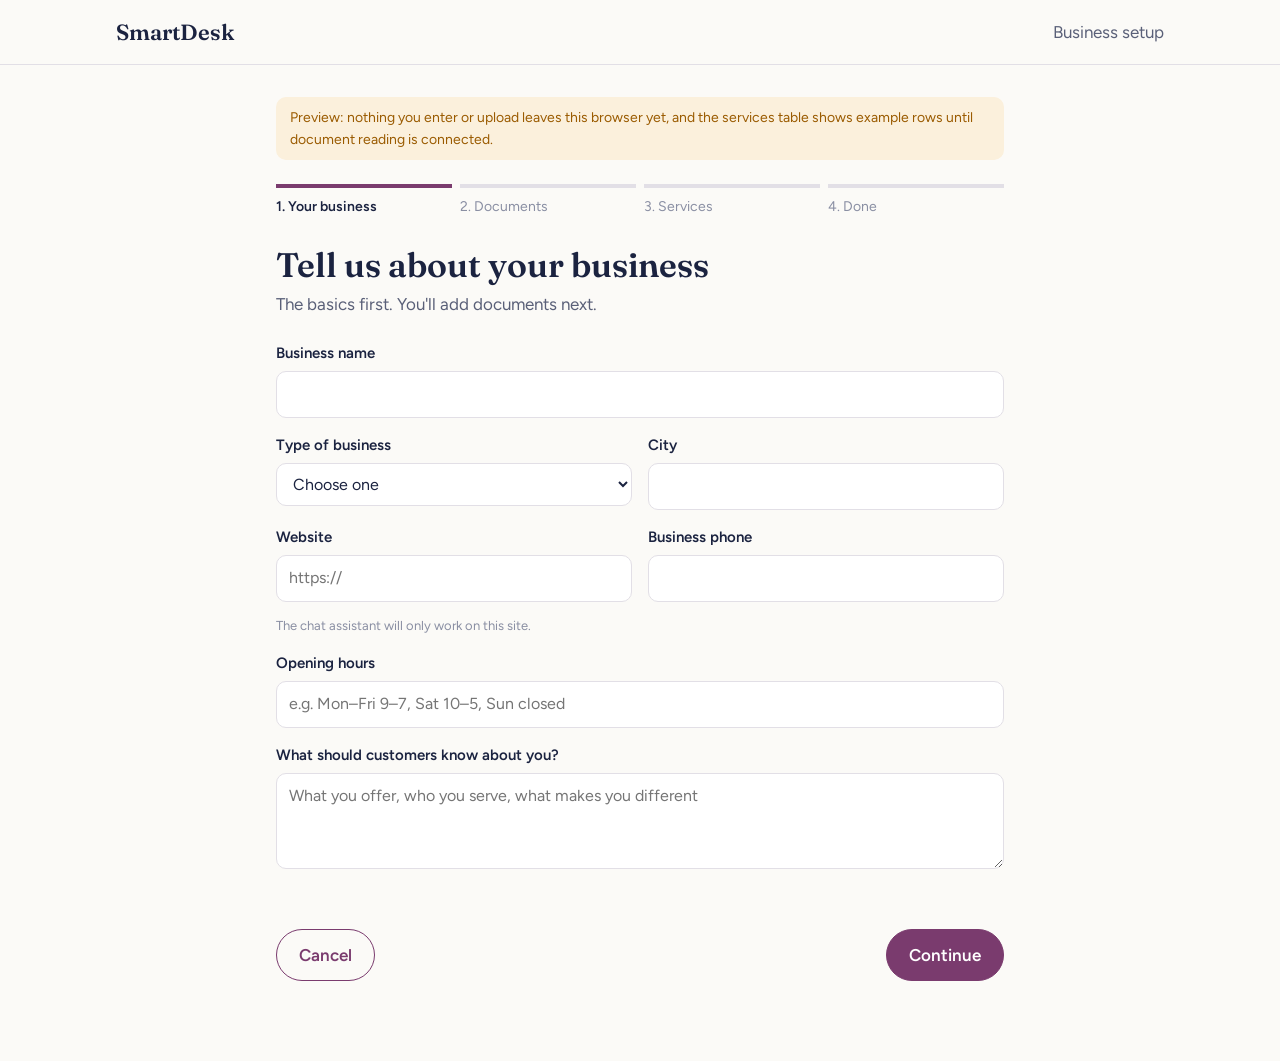
==== web/onboard.html @ 2af34f6a "Simplified v1 plan, specs, pre-push checklist, onboarding services step - docs/PLAN.md: v1 design (d" ====
<!doctype html>
<html lang="en">
<head>
<meta charset="utf-8">
<meta name="viewport" content="width=device-width, initial-scale=1">
<title>Set up SmartDesk</title>
<link rel="preconnect" href="https://fonts.googleapis.com">
<link rel="preconnect" href="https://fonts.gstatic.com" crossorigin>
<link href="https://fonts.googleapis.com/css2?family=Figtree:wght@400;600;700&family=Fraunces:wght@600&display=swap" rel="stylesheet">
<link rel="stylesheet" href="css/base.css">
<link rel="stylesheet" href="css/onboard.css">
</head>
<body>

<header class="topbar">
  <div class="wrap">
    <a class="brand" href="index.html">SmartDesk</a>
    <span class="muted">Business setup</span>
  </div>
</header>

<main class="onboard">

  <p class="preview-note">Preview: nothing you enter or upload leaves this browser yet, and the services table shows example rows until document reading is connected.</p>

  <ol class="stepper" aria-label="Setup steps">
    <li data-for="business">1. Your business</li>
    <li data-for="upload">2. Documents</li>
    <li data-for="services">3. Services</li>
    <li data-for="complete">4. Done</li>
  </ol>

  <!-- Step 1: tell us about your business -->
  <section class="step" id="business">
    <h1>Tell us about your business</h1>
    <p class="muted">The basics first. You'll add documents next.</p>
    <form id="business-form" novalidate>
      <div class="field">
        <label for="name">Business name</label>
        <input type="text" id="name" name="name" autocomplete="organization" required>
      </div>
      <div class="row">
        <div class="field">
          <label for="kind">Type of business</label>
          <select id="kind" name="kind" required>
            <option value="">Choose one</option>
            <option>Spa</option>
            <option>Salon</option>
            <option>Barber</option>
            <option>Nail studio</option>
            <option>Clinic</option>
            <option>Other</option>
          </select>
        </div>
        <div class="field">
          <label for="city">City</label>
          <input type="text" id="city" name="city" autocomplete="address-level2">
        </div>
      </div>
      <div class="row">
        <div class="field">
          <label for="website">Website</label>
          <input type="url" id="website" name="website" placeholder="https://" autocomplete="url">
          <span class="hint">The chat assistant will only work on this site.</span>
        </div>
        <div class="field">
          <label for="phone">Business phone</label>
          <input type="tel" id="phone" name="phone" autocomplete="tel">
        </div>
      </div>
      <div class="field">
        <label for="hours">Opening hours</label>
        <input type="text" id="hours" name="hours" placeholder="e.g. Mon–Fri 9–7, Sat 10–5, Sun closed" required>
      </div>
      <div class="field">
        <label for="about">What should customers know about you?</label>
        <textarea id="about" name="about" placeholder="What you offer, who you serve, what makes you different"></textarea>
      </div>
      <p class="error" id="business-error" role="alert"></p>
      <div class="actions">
        <a class="btn ghost" href="index.html">Cancel</a>
        <button class="btn" type="submit">Continue</button>
      </div>
    </form>
  </section>

  <!-- Step 2: upload documents -->
  <section class="step" id="upload">
    <h1>Add your documents</h1>
    <p class="muted">Price lists, service menus, policies and FAQs. Your assistant answers from these, and books from the services table SmartDesk builds from them.</p>
    <label class="drop" id="drop" for="file-input">
      <strong>Drop files here or click to choose</strong>
      <span class="muted">PDF, Word, text, CSV up to 50 MB · photos (JPG, PNG) up to 10 MB</span>
      <input type="file" id="file-input" multiple hidden
             accept=".pdf,.docx,.txt,.md,.csv,.jpg,.jpeg,.png">
    </label>
    <ul class="files" id="files"></ul>
    <label class="consent">
      <input type="checkbox" id="authorized">
      <span>I'm authorized to share these files. Personal details in them are hidden before anything is stored.</span>
    </label>
    <p class="error" id="upload-error" role="alert"></p>
    <div class="actions">
      <button class="btn ghost" type="button" data-back>Back</button>
      <button class="btn" type="button" id="upload-next">Read my documents</button>
    </div>
  </section>

  <!-- Step 3: each document's progress, then the services table to check -->
  <section class="step" id="services">
    <h1>Your services</h1>
    <p class="muted">SmartDesk is reading your documents. Your assistant answers questions from them, and books from this table: check the prices and durations, and fix anything wrong.</p>
    <ul class="progress" id="progress"></ul>
    <div id="services-ready" hidden>
      <table class="services">
        <thead>
          <tr><th>Service</th><th>Duration (min)</th><th>Price ($)</th><th>From</th><th><span class="visually-hidden">Remove</span></th></tr>
        </thead>
        <tbody id="services-rows"></tbody>
      </table>
      <button class="link" type="button" id="add-service">+ Add a service</button>
      <p class="hint">A service without a price can't be booked until you add one.</p>
      <p class="error" id="services-error" role="alert"></p>
      <div class="actions">
        <button class="btn ghost" type="button" data-back>Back</button>
        <button class="btn" type="button" id="services-next">Save and finish</button>
      </div>
    </div>
  </section>

  <!-- Step 4: onboarding complete -->
  <section class="step" id="complete">
    <p class="done-mark" aria-hidden="true">✓</p>
    <h1 id="done-title">You're set up</h1>
    <p class="muted">Your assistant answers from your documents and books from your services table. Add it to your website to go live.</p>
    <h3>Add the chat to your website</h3>
    <p class="muted">Paste this just before <code>&lt;/body&gt;</code> on your site.</p>
    <pre class="snippet" id="snippet"></pre>
    <button class="btn ghost" type="button" id="copy">Copy snippet</button>
    <h3 style="margin-top:28px">Next</h3>
    <ul class="next muted">
      <li>Connect your phone line so calls are answered too</li>
      <li>Connect your booking calendar</li>
      <li>Update a document any time: upload it again and it replaces the old version</li>
    </ul>
    <a class="btn" href="index.html">Back to home</a>
  </section>

</main>

<script src="js/onboard.js"></script>
<script src="js/business.js"></script>
<script src="js/upload.js"></script>
<script src="js/services.js"></script>
<script src="js/complete.js"></script>
</body>
</html>
---- web/css/base.css ----
/* Shared by every page: colours, type, buttons, layout helpers. */

:root {
  --ink: #1b2340;
  --muted: #5a6078;
  --faint: #8a8fa3;
  --accent: #7a3b6e;
  --accent-dark: #5e2c55;
  --accent-soft: #f4e9f1;
  --good: #1f7a6b;
  --good-soft: #e3f2ef;
  --warn: #9a5b00;
  --warn-soft: #fbf0dc;
  --line: #e2dfe6;
  --paper: #fbfaf7;
  --card: #ffffff;
  --radius: 14px;
}

* { box-sizing: border-box; margin: 0; padding: 0; }

body {
  background: var(--paper);
  color: var(--ink);
  font-family: "Figtree", Arial, sans-serif;
  font-size: 17px;
  line-height: 1.55;
}

h1, h2, h3 { font-family: "Fraunces", Georgia, serif; font-weight: 600; line-height: 1.15; }
a { color: var(--accent); }

.wrap { max-width: 1080px; margin: 0 auto; padding: 0 16px; }

.label {
  font-size: 13px;
  font-weight: 700;
  letter-spacing: 0.14em;
  text-transform: uppercase;
  color: var(--accent);
}

.muted { color: var(--muted); }

.btn {
  display: inline-block;
  border: 1px solid var(--accent);
  background: var(--accent);
  color: #fff;
  font: inherit;
  font-weight: 600;
  padding: 12px 22px;
  border-radius: 999px;
  text-decoration: none;
  cursor: pointer;
}
.btn:hover { background: var(--accent-dark); }
.btn:disabled { opacity: 0.45; cursor: not-allowed; }
.btn.ghost { background: transparent; color: var(--accent); }
.btn.ghost:hover { background: var(--accent-soft); }

.card {
  background: var(--card);
  border: 1px solid var(--line);
  border-radius: var(--radius);
  padding: 24px;
}

.badge {
  display: inline-block;
  border: 1px solid var(--accent);
  color: var(--accent);
  border-radius: 999px;
  padding: 4px 14px;
  font-size: 13px;
  font-weight: 600;
}

/* Top bar shared by the landing page and onboarding */
.topbar { border-bottom: 1px solid var(--line); background: var(--paper); }
.topbar .wrap { display: flex; align-items: center; justify-content: space-between; height: 64px; }
.brand { font-family: "Fraunces", Georgia, serif; font-size: 22px; font-weight: 600; color: var(--ink); text-decoration: none; }
---- web/css/onboard.css ----
/* Onboarding: the stepper, the four steps and their parts. */

.onboard { max-width: 760px; margin: 0 auto; padding: 32px 16px 80px; }

.preview-note {
  background: var(--warn-soft);
  color: var(--warn);
  border-radius: 10px;
  padding: 10px 14px;
  font-size: 14px;
  margin-bottom: 24px;
}

/* Stepper */
.stepper { list-style: none; display: grid; grid-template-columns: repeat(4, 1fr); gap: 8px; margin-bottom: 28px; }
.stepper li { border-top: 4px solid var(--line); padding-top: 8px; font-size: 14px; color: var(--faint); }
.stepper li.done { border-color: var(--good); color: var(--muted); }
.stepper li.now { border-color: var(--accent); color: var(--ink); font-weight: 600; }

.step { display: none; }
.step.now { display: block; }
.step h1 { font-size: 34px; margin-bottom: 6px; }
.step > p.muted { margin-bottom: 24px; }

/* Forms */
.field { display: grid; gap: 6px; margin-bottom: 16px; align-content: start; }
.field label { font-weight: 600; font-size: 15px; }
.field .hint { font-size: 13px; color: var(--faint); }
input[type="text"], input[type="tel"], input[type="url"], input[type="number"], select, textarea {
  font: inherit;
  font-size: 16px;
  color: var(--ink);
  background: #fff;
  border: 1px solid var(--line);
  border-radius: 10px;
  padding: 10px 12px;
  width: 100%;
}
textarea { min-height: 96px; resize: vertical; }
input:focus, select:focus, textarea:focus { outline: 2px solid var(--accent); outline-offset: 1px; }
.row { display: grid; grid-template-columns: 1fr 1fr; gap: 16px; }
.error { color: #a3302a; font-size: 14px; min-height: 20px; }

.actions { display: flex; justify-content: space-between; gap: 12px; margin-top: 24px; }

/* Upload */
.drop {
  display: block;
  border: 2px dashed var(--line);
  border-radius: var(--radius);
  background: #fff;
  padding: 36px 16px;
  text-align: center;
  cursor: pointer;
}
.drop.over { border-color: var(--accent); background: var(--accent-soft); }
.drop strong { display: block; font-size: 18px; margin-bottom: 4px; }
.files { list-style: none; display: grid; gap: 8px; margin: 16px 0; }
.files li { display: flex; justify-content: space-between; align-items: center; gap: 12px; background: #fff; border: 1px solid var(--line); border-radius: 10px; padding: 10px 14px; font-size: 15px; }
.files .kind { font-size: 12px; font-weight: 700; color: var(--accent); text-transform: uppercase; letter-spacing: 0.08em; }
.files .rejected { border-color: #e7b9b5; color: #a3302a; }
.files button { border: 0; background: none; color: var(--faint); cursor: pointer; font: inherit; }
.consent { display: flex; gap: 10px; align-items: flex-start; font-size: 15px; margin-top: 8px; }
.consent input { margin-top: 5px; }

/* Services: each document's progress, then the table */
.progress { list-style: none; display: grid; gap: 8px; margin: 8px 0 24px; }
.progress li { display: flex; justify-content: space-between; gap: 12px; background: #fff; border: 1px solid var(--line); border-radius: 10px; padding: 10px 14px; font-size: 15px; }
.progress .stage { color: var(--faint); white-space: nowrap; }
.progress li.done .stage { color: var(--good); font-weight: 600; }
.progress li.done .stage::before { content: "✓ "; }

.services { width: 100%; border-collapse: collapse; background: #fff; border: 1px solid var(--line); border-radius: var(--radius); overflow: hidden; }
.services th { text-align: left; font-size: 13px; color: var(--muted); font-weight: 600; padding: 10px 8px; border-bottom: 1px solid var(--line); }
.services td { padding: 6px 8px; border-bottom: 1px solid var(--line); vertical-align: middle; }
.services tr:last-child td { border-bottom: 0; }
.services input { padding: 7px 9px; font-size: 15px; }
.services td:nth-child(2), .services td:nth-child(3) { width: 96px; }
.services input::placeholder { color: var(--warn); }
.services .from { font-size: 12px; font-weight: 700; color: var(--warn); background: var(--warn-soft); border-radius: 6px; padding: 2px 8px; white-space: nowrap; }
.hint { font-size: 13px; color: var(--faint); margin-top: 8px; }
.link { border: 0; background: none; color: var(--accent); font: inherit; font-size: 14px; cursor: pointer; text-decoration: underline; margin-top: 10px; }
.visually-hidden { position: absolute; width: 1px; height: 1px; overflow: hidden; clip: rect(0 0 0 0); white-space: nowrap; }

/* Complete */
.done-mark { font-size: 44px; color: var(--good); }
.snippet { position: relative; background: var(--ink); color: #e9eaf2; border-radius: 10px; padding: 16px; font-family: Menlo, monospace; font-size: 13px; overflow-x: auto; margin: 10px 0 20px; white-space: pre; }
.next { padding-left: 20px; display: grid; gap: 6px; margin: 10px 0 24px; }

@media (max-width: 640px) {
  .row { grid-template-columns: 1fr; }
  .stepper li { font-size: 12px; }
  .services th:nth-child(4), .services td:nth-child(4) { display: none; }
  .services td:nth-child(2), .services td:nth-child(3) { width: 84px; }
}
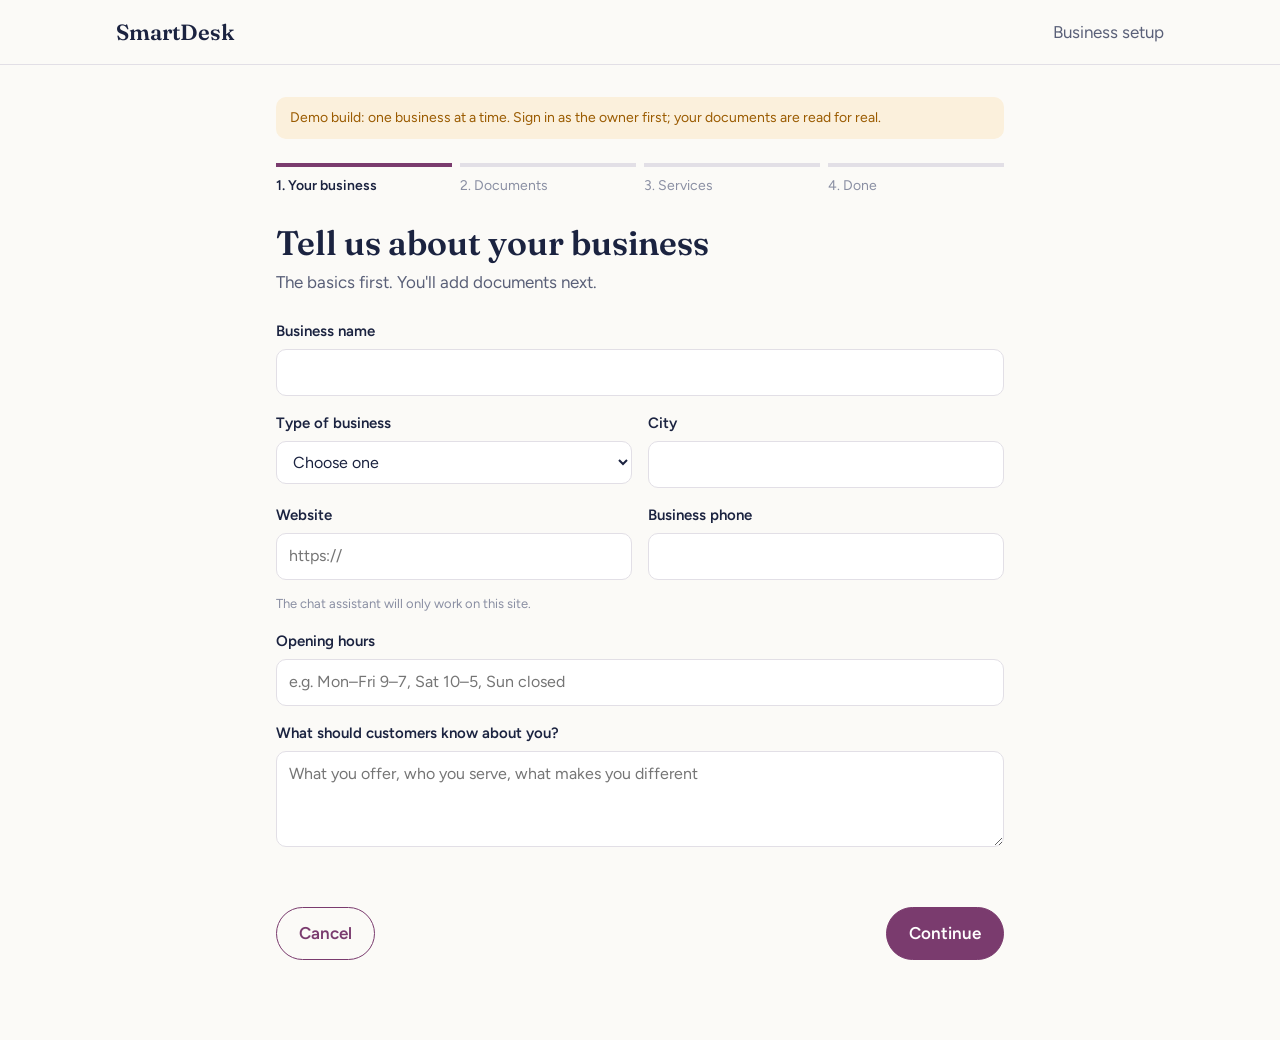
==== commit 0fec682b: "Demo build: real chat widget, real onboarding, the empty chair, admin preview - widget/: the widget'" ====
--- a/web/onboard.html
+++ b/web/onboard.html
@@ -21,7 +21,7 @@
 
 <main class="onboard">
 
-  <p class="preview-note">Preview: nothing you enter or upload leaves this browser yet, and the services table shows example rows until document reading is connected.</p>
+  <p class="preview-note">Demo build: one business at a time. Sign in as the owner first; your documents are read for real.</p>
 
   <ol class="stepper" aria-label="Setup steps">
     <li data-for="business">1. Your business</li>
@@ -90,9 +90,9 @@
     <p class="muted">Price lists, service menus, policies and FAQs. Your assistant answers from these, and books from the services table SmartDesk builds from them.</p>
     <label class="drop" id="drop" for="file-input">
       <strong>Drop files here or click to choose</strong>
-      <span class="muted">PDF, Word, text, CSV up to 50 MB · photos (JPG, PNG) up to 10 MB</span>
+      <span class="muted">PDF, Word, Markdown, text, CSV · up to 50 MB each</span>
       <input type="file" id="file-input" multiple hidden
-             accept=".pdf,.docx,.txt,.md,.csv,.jpg,.jpeg,.png">
+             accept=".pdf,.docx,.txt,.md,.csv">
     </label>
     <ul class="files" id="files"></ul>
     <label class="consent">
@@ -109,7 +109,7 @@
   <!-- Step 3: each document's progress, then the services table to check -->
   <section class="step" id="services">
     <h1>Your services</h1>
-    <p class="muted">SmartDesk is reading your documents. Your assistant answers questions from them, and books from this table: check the prices and durations, and fix anything wrong.</p>
+    <p class="muted">SmartDesk is reading your documents. Your assistant answers questions from them, and books from this table: check the prices and lengths, and fix anything wrong. Hover over "Your document" to see the words a row came from.</p>
     <ul class="progress" id="progress"></ul>
     <div id="services-ready" hidden>
       <table class="services">
@@ -119,7 +119,8 @@
         <tbody id="services-rows"></tbody>
       </table>
       <button class="link" type="button" id="add-service">+ Add a service</button>
-      <p class="hint">A service without a price can't be booked until you add one.</p>
+      <p class="hint">A service without a length or price can't be booked until you add one.</p>
+      <ul class="read-problems" id="services-problems" aria-label="What could not be read"></ul>
       <p class="error" id="services-error" role="alert"></p>
       <div class="actions">
         <button class="btn ghost" type="button" data-back>Back</button>
@@ -132,7 +133,7 @@
   <section class="step" id="complete">
     <p class="done-mark" aria-hidden="true">✓</p>
     <h1 id="done-title">You're set up</h1>
-    <p class="muted">Your assistant answers from your documents and books from your services table. Add it to your website to go live.</p>
+    <p class="muted">Your assistant answers from your documents and books from your services table. Add it to your website, or <a href="/web/demo/sample-business.html" target="_blank" rel="noopener">try it on a sample page</a>.</p>
     <h3>Add the chat to your website</h3>
     <p class="muted">Paste this just before <code>&lt;/body&gt;</code> on your site.</p>
     <pre class="snippet" id="snippet"></pre>
@@ -144,6 +145,28 @@
       <li>Update a document any time: upload it again and it replaces the old version</li>
     </ul>
     <a class="btn" href="index.html">Back to home</a>
+
+    <!-- Development only: start onboarding over (docs/workflows/go-live.md, part C) -->
+    <div class="danger" id="danger">
+      <p class="label">Development only</p>
+      <h3>Reset onboarding</h3>
+      <p class="muted">Forgets the documents and services table you just set up, so you can onboard again. Customers' bookings are kept. It can't be undone.</p>
+      <div class="danger-actions">
+        <button class="btn ghost danger-btn" type="button" id="reset-start">Reset onboarding</button>
+      </div>
+      <div id="reset-confirm" hidden>
+        <label class="field" for="reset-name">
+          <span id="reset-prompt"></span>
+          <input type="text" id="reset-name" autocomplete="off">
+        </label>
+        <div class="danger-actions">
+          <button class="btn ghost" type="button" id="reset-cancel">Cancel</button>
+          <button class="btn danger-go" type="button" id="reset-go" disabled>Reset onboarding</button>
+        </div>
+      </div>
+      <p class="error" id="reset-error" role="alert"></p>
+      <ul class="progress" id="reset-progress" hidden></ul>
+    </div>
   </section>
 
 </main>
@@ -153,5 +176,6 @@
 <script src="js/upload.js"></script>
 <script src="js/services.js"></script>
 <script src="js/complete.js"></script>
+<script src="js/reset.js"></script>
 </body>
 </html>
--- a/web/css/onboard.css
+++ b/web/css/onboard.css
@@ -93,3 +93,19 @@
   .services th:nth-child(4), .services td:nth-child(4) { display: none; }
   .services td:nth-child(2), .services td:nth-child(3) { width: 84px; }
 }
+
+/* Reset (development only): set apart, in the warning colours */
+.danger { margin-top: 48px; padding: 20px; border: 1px dashed #e7b9b5; border-radius: var(--radius); background: #fff; }
+.danger .label { color: #a3302a; }
+.danger h3 { margin: 4px 0 6px; }
+.danger .field { margin-top: 14px; }
+.danger-actions { display: flex; flex-wrap: wrap; gap: 10px; margin-top: 14px; }
+.danger-btn { border-color: #a3302a; color: #a3302a; }
+.danger-btn:hover { background: #fbeceb; }
+.danger-go { background: #a3302a; border-color: #a3302a; }
+.danger-go:hover { background: #82241f; }
+.danger .progress { margin-top: 16px; }
+
+/* What the reading could not use: shown under the services table */
+.read-problems { list-style: none; display: grid; gap: 4px; margin-top: 10px; font-size: 13px; color: var(--warn); }
+.read-problems:empty { display: none; }
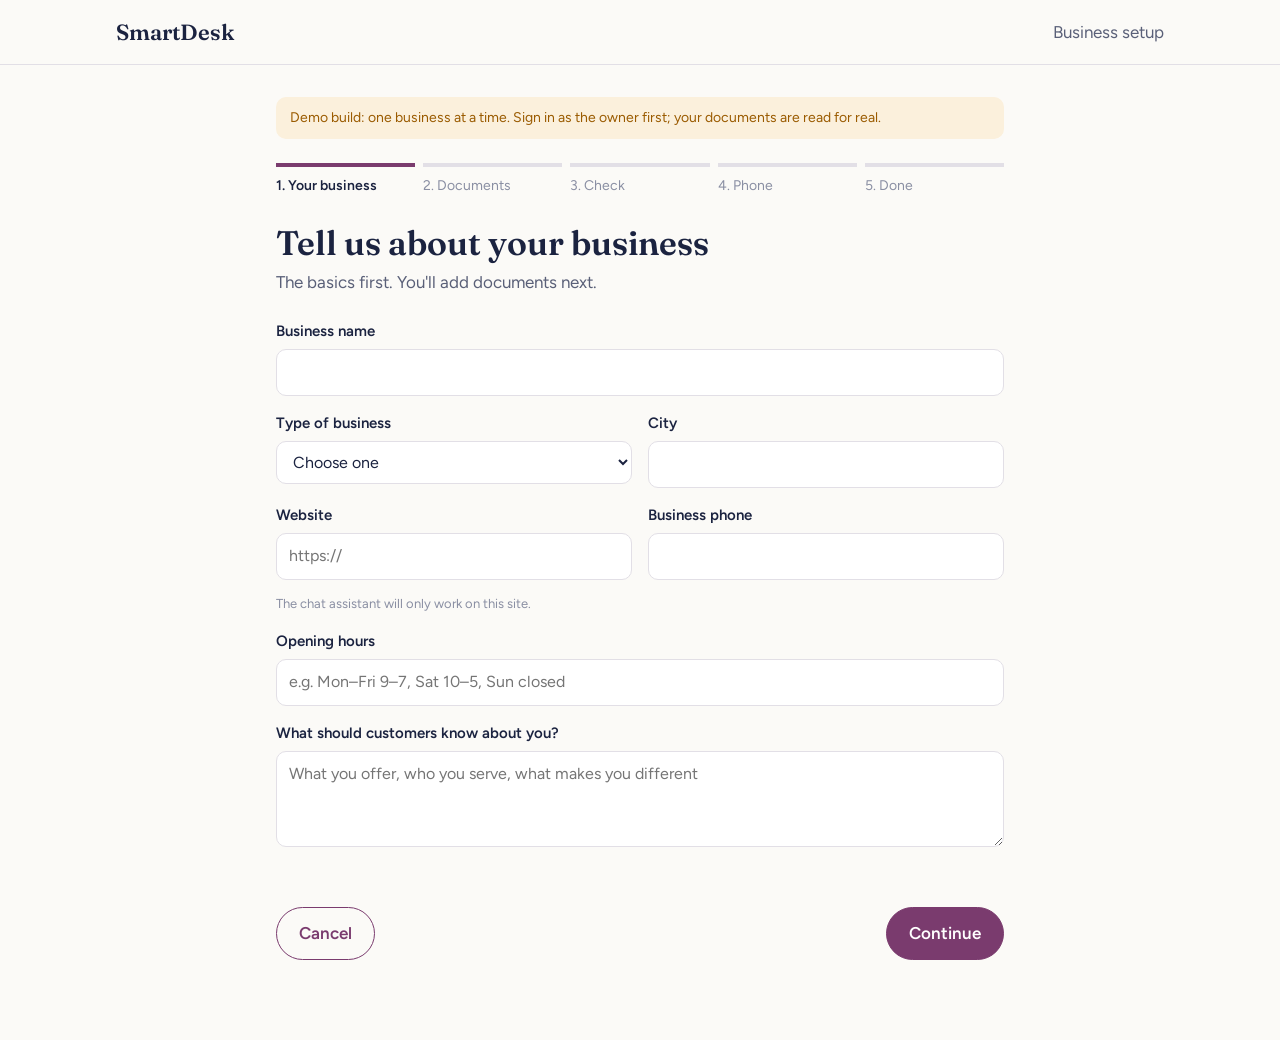
==== commit 3302d9fe: "Safety check (D31), phone step (D32), website preview (D33); never claim an undone booking Onboardin" ====
--- a/web/onboard.html
+++ b/web/onboard.html
@@ -26,8 +26,9 @@
   <ol class="stepper" aria-label="Setup steps">
     <li data-for="business">1. Your business</li>
     <li data-for="upload">2. Documents</li>
-    <li data-for="services">3. Services</li>
-    <li data-for="complete">4. Done</li>
+    <li data-for="ready">3. Check</li>
+    <li data-for="calls">4. Phone</li>
+    <li data-for="complete">5. Done</li>
   </ol>
 
   <!-- Step 1: tell us about your business -->
@@ -87,7 +88,7 @@
   <!-- Step 2: upload documents -->
   <section class="step" id="upload">
     <h1>Add your documents</h1>
-    <p class="muted">Price lists, service menus, policies and FAQs. Your assistant answers from these, and books from the services table SmartDesk builds from them.</p>
+    <p class="muted">Price lists, service menus, policies and FAQs. Your assistant answers and books from these.</p>
     <label class="drop" id="drop" for="file-input">
       <strong>Drop files here or click to choose</strong>
       <span class="muted">PDF, Word, Markdown, text, CSV · up to 50 MB each</span>
@@ -106,41 +107,77 @@
     </div>
   </section>
 
-  <!-- Step 3: each document's progress, then the services table to check -->
-  <section class="step" id="services">
-    <h1>Your services</h1>
-    <p class="muted">SmartDesk is reading your documents. Your assistant answers questions from them, and books from this table: check the prices and lengths, and fix anything wrong. Hover over "Your document" to see the words a row came from.</p>
-    <ul class="progress" id="progress"></ul>
-    <div id="services-ready" hidden>
-      <table class="services">
-        <thead>
-          <tr><th>Service</th><th>Duration (min)</th><th>Price ($)</th><th>From</th><th><span class="visually-hidden">Remove</span></th></tr>
-        </thead>
-        <tbody id="services-rows"></tbody>
-      </table>
-      <button class="link" type="button" id="add-service">+ Add a service</button>
-      <p class="hint">A service without a length or price can't be booked until you add one.</p>
-      <ul class="read-problems" id="services-problems" aria-label="What could not be read"></ul>
-      <p class="error" id="services-error" role="alert"></p>
-      <div class="actions">
-        <button class="btn ghost" type="button" data-back>Back</button>
-        <button class="btn" type="button" id="services-next">Save and finish</button>
-      </div>
-    </div>
-  </section>
-
-  <!-- Step 4: onboarding complete -->
+  <!-- Step 3: SmartDesk reads the documents as they are and checks they are safe (D31) -->
+  <section class="step" id="ready">
+    <h1 id="ready-title">Getting your assistant ready</h1>
+    <p class="muted" id="ready-intro">This takes a few seconds.</p>
+    <p class="status working" id="status" role="status"><span class="spinner" aria-hidden="true"></span><span id="status-text"></span></p>
+    <ul class="read-problems" id="problems"></ul>
+    <section class="card flagged" id="flagged" hidden>
+      <h3>What we found</h3>
+      <p class="muted">Your assistant can't share these with customers. Remove them from your document, then upload it again.</p>
+      <ul class="findings" id="findings"></ul>
+    </section>
+    <p class="error" id="ready-error" role="alert"></p>
+    <div class="actions" id="ready-actions" hidden>
+      <button class="btn ghost" type="button" data-back>Upload again</button>
+      <button class="btn" type="button" id="proceed" disabled>Proceed</button>
+    </div>
+  </section>
+
+  <!-- Step 4: phone support, if the owner wants calls answered too (D32) -->
+  <section class="step" id="calls">
+    <h1>Answer phone calls too?</h1>
+    <p class="muted">Your assistant can answer calls the way it answers chats: questions, bookings and changes.</p>
+    <div class="choices" role="radiogroup" aria-label="Phone support">
+      <label class="choice">
+        <input type="radio" name="phone" value="yes">
+        <span><strong>Yes, add phone support</strong>
+          <span class="muted">You get a phone number for your assistant. Keep your own number and forward calls to it.</span></span>
+      </label>
+      <label class="choice">
+        <input type="radio" name="phone" value="no" checked>
+        <span><strong>No, just the website chat</strong>
+          <span class="muted">You can add phone support later.</span></span>
+      </label>
+    </div>
+    <section class="card cost" id="phone-cost" hidden>
+      <h3>What it costs</h3>
+      <p id="phone-price"></p>
+      <label class="consent"><input type="checkbox" id="agree-cost"> <span>I agree to this cost for my phone line.</span></label>
+    </section>
+    <p class="hint" id="phone-unavailable" hidden>Phone support isn't available right now. You can add it later.</p>
+    <p class="error" id="phone-error" role="alert"></p>
+    <div class="actions">
+      <span></span>
+      <button class="btn" type="button" id="go-live">Go live</button>
+    </div>
+  </section>
+
+  <!-- Step 5: onboarding complete -->
   <section class="step" id="complete">
     <p class="done-mark" aria-hidden="true">✓</p>
     <h1 id="done-title">You're set up</h1>
-    <p class="muted">Your assistant answers from your documents and books from your services table. Add it to your website, or <a href="/web/demo/sample-business.html" target="_blank" rel="noopener">try it on a sample page</a>.</p>
+    <p class="muted">Your assistant answers and books from your documents.</p>
+    <a class="btn" href="/web/preview.html" target="_blank" rel="noopener">See it on your website</a>
+    <p class="hint">A preview of your website with the chat added, as your customers will see it. Open a second customer there to try the empty chair.</p>
     <h3>Add the chat to your website</h3>
     <p class="muted">Paste this just before <code>&lt;/body&gt;</code> on your site.</p>
     <pre class="snippet" id="snippet"></pre>
     <button class="btn ghost" type="button" id="copy">Copy snippet</button>
+    <section id="phone-done" hidden>
+      <h3 style="margin-top:28px">Your phone line</h3>
+      <p class="phone-number" id="phone-number"></p>
+      <p class="muted">Calls to this number are answered by your assistant. Keep your own business number and forward calls to this one:</p>
+      <ul class="next muted">
+        <li><strong>All calls:</strong> on many US carriers, dial *72 and then this number; *73 turns it off.</li>
+        <li><strong>Only calls you miss, or when you're busy:</strong> ask your phone provider for conditional forwarding. Codes differ by provider.</li>
+        <li>Callers usually still show their own number, so your assistant can find their bookings.</li>
+      </ul>
+    </section>
     <h3 style="margin-top:28px">Next</h3>
     <ul class="next muted">
-      <li>Connect your phone line so calls are answered too</li>
+      <li id="next-phone">Add phone support any time, so calls are answered too</li>
       <li>Connect your booking calendar</li>
       <li>Update a document any time: upload it again and it replaces the old version</li>
     </ul>
@@ -150,7 +187,7 @@
     <div class="danger" id="danger">
       <p class="label">Development only</p>
       <h3>Reset onboarding</h3>
-      <p class="muted">Forgets the documents and services table you just set up, so you can onboard again. Customers' bookings are kept. It can't be undone.</p>
+      <p class="muted">Forgets the documents you just set up, so you can onboard again. Customers' bookings are kept. It can't be undone.</p>
       <div class="danger-actions">
         <button class="btn ghost danger-btn" type="button" id="reset-start">Reset onboarding</button>
       </div>
@@ -174,7 +211,8 @@
 <script src="js/onboard.js"></script>
 <script src="js/business.js"></script>
 <script src="js/upload.js"></script>
-<script src="js/services.js"></script>
+<script src="js/ready.js"></script>
+<script src="js/phone.js"></script>
 <script src="js/complete.js"></script>
 <script src="js/reset.js"></script>
 </body>
--- a/web/css/onboard.css
+++ b/web/css/onboard.css
@@ -1,4 +1,4 @@
-/* Onboarding: the stepper, the four steps and their parts. */
+/* Onboarding: the stepper, the five steps and their parts. */
 
 .onboard { max-width: 760px; margin: 0 auto; padding: 32px 16px 80px; }
 
@@ -12,7 +12,7 @@
 }
 
 /* Stepper */
-.stepper { list-style: none; display: grid; grid-template-columns: repeat(4, 1fr); gap: 8px; margin-bottom: 28px; }
+.stepper { list-style: none; display: grid; grid-template-columns: repeat(5, 1fr); gap: 8px; margin-bottom: 28px; }
 .stepper li { border-top: 4px solid var(--line); padding-top: 8px; font-size: 14px; color: var(--faint); }
 .stepper li.done { border-color: var(--good); color: var(--muted); }
 .stepper li.now { border-color: var(--accent); color: var(--ink); font-weight: 600; }
@@ -63,24 +63,14 @@
 .consent { display: flex; gap: 10px; align-items: flex-start; font-size: 15px; margin-top: 8px; }
 .consent input { margin-top: 5px; }
 
-/* Services: each document's progress, then the table */
+/* Progress lists: each step of a reset as it runs */
 .progress { list-style: none; display: grid; gap: 8px; margin: 8px 0 24px; }
 .progress li { display: flex; justify-content: space-between; gap: 12px; background: #fff; border: 1px solid var(--line); border-radius: 10px; padding: 10px 14px; font-size: 15px; }
 .progress .stage { color: var(--faint); white-space: nowrap; }
 .progress li.done .stage { color: var(--good); font-weight: 600; }
 .progress li.done .stage::before { content: "✓ "; }
 
-.services { width: 100%; border-collapse: collapse; background: #fff; border: 1px solid var(--line); border-radius: var(--radius); overflow: hidden; }
-.services th { text-align: left; font-size: 13px; color: var(--muted); font-weight: 600; padding: 10px 8px; border-bottom: 1px solid var(--line); }
-.services td { padding: 6px 8px; border-bottom: 1px solid var(--line); vertical-align: middle; }
-.services tr:last-child td { border-bottom: 0; }
-.services input { padding: 7px 9px; font-size: 15px; }
-.services td:nth-child(2), .services td:nth-child(3) { width: 96px; }
-.services input::placeholder { color: var(--warn); }
-.services .from { font-size: 12px; font-weight: 700; color: var(--warn); background: var(--warn-soft); border-radius: 6px; padding: 2px 8px; white-space: nowrap; }
 .hint { font-size: 13px; color: var(--faint); margin-top: 8px; }
-.link { border: 0; background: none; color: var(--accent); font: inherit; font-size: 14px; cursor: pointer; text-decoration: underline; margin-top: 10px; }
-.visually-hidden { position: absolute; width: 1px; height: 1px; overflow: hidden; clip: rect(0 0 0 0); white-space: nowrap; }
 
 /* Complete */
 .done-mark { font-size: 44px; color: var(--good); }
@@ -90,8 +80,6 @@
 @media (max-width: 640px) {
   .row { grid-template-columns: 1fr; }
   .stepper li { font-size: 12px; }
-  .services th:nth-child(4), .services td:nth-child(4) { display: none; }
-  .services td:nth-child(2), .services td:nth-child(3) { width: 84px; }
 }
 
 /* Reset (development only): set apart, in the warning colours */
@@ -106,6 +94,36 @@
 .danger-go:hover { background: #82241f; }
 .danger .progress { margin-top: 16px; }
 
-/* What the reading could not use: shown under the services table */
+/* What the reading could not use: shown under the cards */
 .read-problems { list-style: none; display: grid; gap: 4px; margin-top: 10px; font-size: 13px; color: var(--warn); }
 .read-problems:empty { display: none; }
+
+/* Getting ready: one line saying what is happening, then how it ended */
+.status { display: flex; align-items: center; gap: 12px; background: #fff; border: 1px solid var(--line); border-radius: 10px; padding: 14px 16px; font-size: 16px; margin: 8px 0 16px; }
+.status.working { border-color: var(--accent); }
+.status.done { border-color: var(--good); color: var(--good); font-weight: 600; }
+.status.stopped { border-color: #e7b9b5; color: #a3302a; font-weight: 600; }
+.spinner { width: 16px; height: 16px; flex: 0 0 16px; border-radius: 50%; border: 2px solid var(--line); border-top-color: var(--accent); animation: spin 0.9s linear infinite; }
+.status.done .spinner, .status.stopped .spinner { animation: none; border-color: currentColor; }
+.status.done .spinner::after { content: "✓"; display: block; font-size: 11px; line-height: 12px; text-align: center; }
+@keyframes spin { to { transform: rotate(360deg); } }
+@media (prefers-reduced-motion: reduce) { .spinner { animation-duration: 3s; } }
+
+/* What the safety check found: the document's own words, with why */
+.flagged { border-left: 4px solid #a3302a; }
+.flagged h3 { font-size: 18px; margin-bottom: 6px; }
+.findings { list-style: none; display: grid; gap: 10px; margin-top: 12px; font-size: 15px; }
+.findings li { display: grid; gap: 2px; }
+.findings .why { font-size: 13px; font-weight: 600; color: #a3302a; }
+.findings q { color: var(--muted); }
+
+/* Phone support: two choices, then the cost to agree to */
+.choices { display: grid; gap: 10px; margin: 8px 0 16px; }
+.choice { display: flex; gap: 12px; align-items: flex-start; background: #fff; border: 1px solid var(--line); border-radius: 10px; padding: 14px 16px; cursor: pointer; }
+.choice:has(input:checked) { border-color: var(--accent); background: var(--accent-soft); }
+.choice input { margin-top: 4px; }
+.choice strong { display: block; }
+.choice .muted { font-size: 14px; }
+.cost h3 { font-size: 16px; margin-bottom: 6px; }
+.cost .consent { margin-top: 12px; }
+.phone-number { font-size: 28px; font-weight: 700; letter-spacing: 0.02em; margin: 4px 0 8px; }
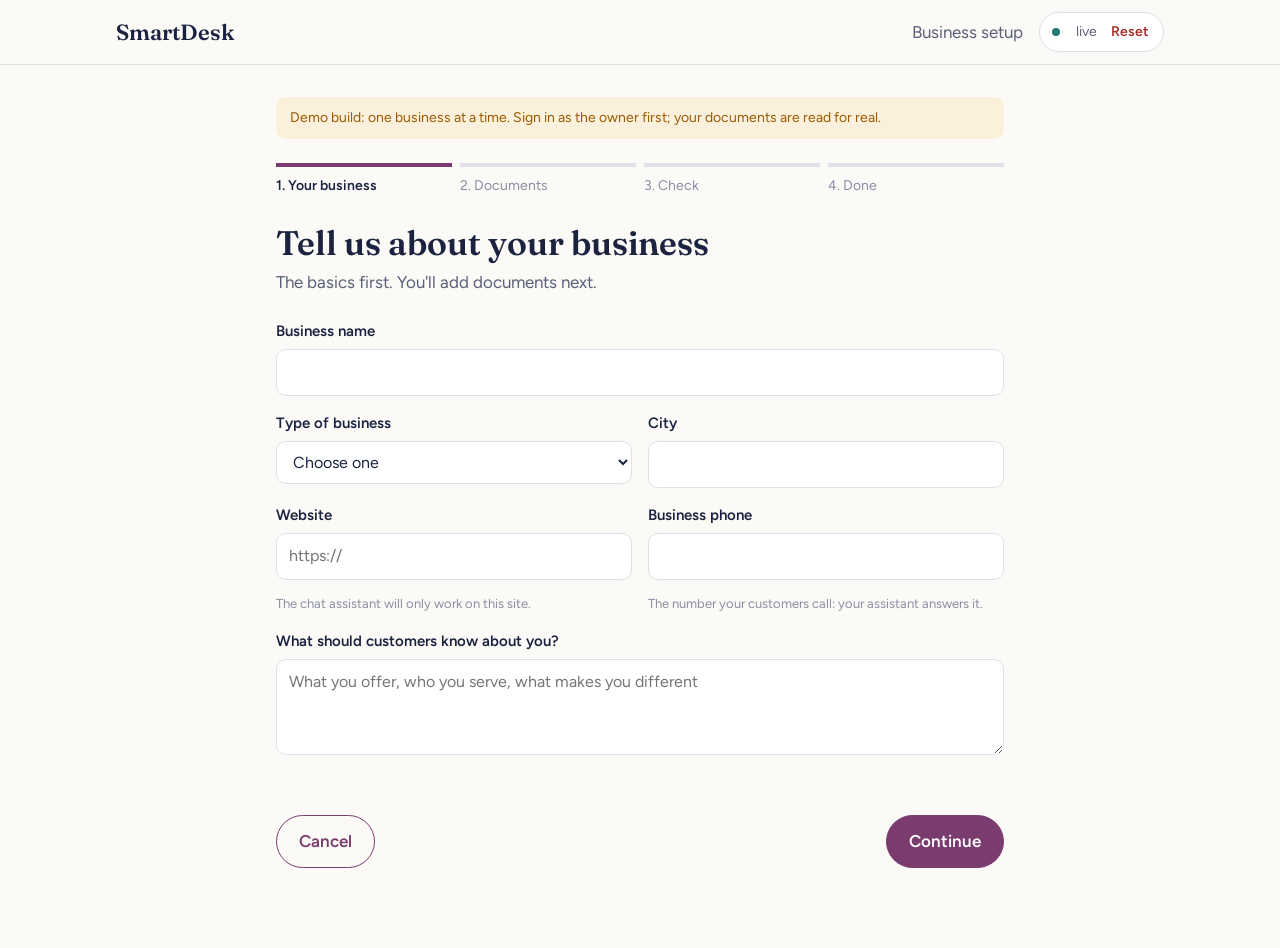
==== commit 9464a81c: "Waitlist calls (D34, D39), booking from any layout (D35), phone and calendars at Go live (D36, D37)," ====
--- a/web/onboard.html
+++ b/web/onboard.html
@@ -15,7 +15,29 @@
 <header class="topbar">
   <div class="wrap">
     <a class="brand" href="index.html">SmartDesk</a>
-    <span class="muted">Business setup</span>
+    <div class="topbar-right">
+      <span class="muted">Business setup</span>
+      <!-- The business onboarded here, when there is one, with a way to start over (reset.js) -->
+      <div class="live-card" id="live-card" hidden>
+        <span class="live-dot" aria-hidden="true"></span>
+        <span class="live-name" id="live-name"></span>
+        <span class="live-state">live</span>
+        <button class="live-reset" type="button" id="reset-start">Reset</button>
+        <div class="reset-pop" id="reset-confirm" role="dialog" aria-label="Reset onboarding" hidden>
+          <p class="reset-note">Forgets this business, its documents, its phone setup, every booking on its calendars, and the waitlist (the calendars themselves stay), so you can onboard again. It can't be undone.</p>
+          <label class="field" for="reset-name">
+            <span id="reset-prompt"></span>
+            <input type="text" id="reset-name" autocomplete="off">
+          </label>
+          <div class="reset-actions">
+            <button class="btn ghost" type="button" id="reset-cancel">Cancel</button>
+            <button class="btn danger-go" type="button" id="reset-go" disabled>Reset</button>
+          </div>
+          <p class="error" id="reset-error" role="alert"></p>
+          <ul class="progress" id="reset-progress" hidden></ul>
+        </div>
+      </div>
+    </div>
   </div>
 </header>
 
@@ -27,8 +49,7 @@
     <li data-for="business">1. Your business</li>
     <li data-for="upload">2. Documents</li>
     <li data-for="ready">3. Check</li>
-    <li data-for="calls">4. Phone</li>
-    <li data-for="complete">5. Done</li>
+    <li data-for="complete">4. Done</li>
   </ol>
 
   <!-- Step 1: tell us about your business -->
@@ -66,12 +87,9 @@
         </div>
         <div class="field">
           <label for="phone">Business phone</label>
-          <input type="tel" id="phone" name="phone" autocomplete="tel">
+          <input type="tel" id="phone" name="phone" autocomplete="tel" required>
+          <span class="hint">The number your customers call: your assistant answers it.</span>
         </div>
-      </div>
-      <div class="field">
-        <label for="hours">Opening hours</label>
-        <input type="text" id="hours" name="hours" placeholder="e.g. Mon–Fri 9–7, Sat 10–5, Sun closed" required>
       </div>
       <div class="field">
         <label for="about">What should customers know about you?</label>
@@ -121,40 +139,11 @@
     <p class="error" id="ready-error" role="alert"></p>
     <div class="actions" id="ready-actions" hidden>
       <button class="btn ghost" type="button" data-back>Upload again</button>
-      <button class="btn" type="button" id="proceed" disabled>Proceed</button>
+      <button class="btn" type="button" id="go-live" disabled>Go live</button>
     </div>
   </section>
 
-  <!-- Step 4: phone support, if the owner wants calls answered too (D32) -->
-  <section class="step" id="calls">
-    <h1>Answer phone calls too?</h1>
-    <p class="muted">Your assistant can answer calls the way it answers chats: questions, bookings and changes.</p>
-    <div class="choices" role="radiogroup" aria-label="Phone support">
-      <label class="choice">
-        <input type="radio" name="phone" value="yes">
-        <span><strong>Yes, add phone support</strong>
-          <span class="muted">You get a phone number for your assistant. Keep your own number and forward calls to it.</span></span>
-      </label>
-      <label class="choice">
-        <input type="radio" name="phone" value="no" checked>
-        <span><strong>No, just the website chat</strong>
-          <span class="muted">You can add phone support later.</span></span>
-      </label>
-    </div>
-    <section class="card cost" id="phone-cost" hidden>
-      <h3>What it costs</h3>
-      <p id="phone-price"></p>
-      <label class="consent"><input type="checkbox" id="agree-cost"> <span>I agree to this cost for my phone line.</span></label>
-    </section>
-    <p class="hint" id="phone-unavailable" hidden>Phone support isn't available right now. You can add it later.</p>
-    <p class="error" id="phone-error" role="alert"></p>
-    <div class="actions">
-      <span></span>
-      <button class="btn" type="button" id="go-live">Go live</button>
-    </div>
-  </section>
-
-  <!-- Step 5: onboarding complete -->
+  <!-- Step 4: onboarding complete -->
   <section class="step" id="complete">
     <p class="done-mark" aria-hidden="true">✓</p>
     <h1 id="done-title">You're set up</h1>
@@ -165,45 +154,20 @@
     <p class="muted">Paste this just before <code>&lt;/body&gt;</code> on your site.</p>
     <pre class="snippet" id="snippet"></pre>
     <button class="btn ghost" type="button" id="copy">Copy snippet</button>
-    <section id="phone-done" hidden>
-      <h3 style="margin-top:28px">Your phone line</h3>
+    <section class="phone-done">
+      <h3 style="margin-top:28px">Your phone</h3>
       <p class="phone-number" id="phone-number"></p>
-      <p class="muted">Calls to this number are answered by your assistant. Keep your own business number and forward calls to this one:</p>
-      <ul class="next muted">
-        <li><strong>All calls:</strong> on many US carriers, dial *72 and then this number; *73 turns it off.</li>
-        <li><strong>Only calls you miss, or when you're busy:</strong> ask your phone provider for conditional forwarding. Codes differ by provider.</li>
-        <li>Callers usually still show their own number, so your assistant can find their bookings.</li>
-      </ul>
+      <p class="muted" id="phone-note"></p>
+      <h3 style="margin-top:20px">Your calendars</h3>
+      <p class="muted" id="calendars-note"></p>
     </section>
     <h3 style="margin-top:28px">Next</h3>
     <ul class="next muted">
-      <li id="next-phone">Add phone support any time, so calls are answered too</li>
       <li>Connect your booking calendar</li>
       <li>Update a document any time: upload it again and it replaces the old version</li>
     </ul>
     <a class="btn" href="index.html">Back to home</a>
 
-    <!-- Development only: start onboarding over (docs/workflows/go-live.md, part C) -->
-    <div class="danger" id="danger">
-      <p class="label">Development only</p>
-      <h3>Reset onboarding</h3>
-      <p class="muted">Forgets the documents you just set up, so you can onboard again. Customers' bookings are kept. It can't be undone.</p>
-      <div class="danger-actions">
-        <button class="btn ghost danger-btn" type="button" id="reset-start">Reset onboarding</button>
-      </div>
-      <div id="reset-confirm" hidden>
-        <label class="field" for="reset-name">
-          <span id="reset-prompt"></span>
-          <input type="text" id="reset-name" autocomplete="off">
-        </label>
-        <div class="danger-actions">
-          <button class="btn ghost" type="button" id="reset-cancel">Cancel</button>
-          <button class="btn danger-go" type="button" id="reset-go" disabled>Reset onboarding</button>
-        </div>
-      </div>
-      <p class="error" id="reset-error" role="alert"></p>
-      <ul class="progress" id="reset-progress" hidden></ul>
-    </div>
   </section>
 
 </main>
@@ -212,7 +176,6 @@
 <script src="js/business.js"></script>
 <script src="js/upload.js"></script>
 <script src="js/ready.js"></script>
-<script src="js/phone.js"></script>
 <script src="js/complete.js"></script>
 <script src="js/reset.js"></script>
 </body>
--- a/web/css/onboard.css
+++ b/web/css/onboard.css
@@ -1,4 +1,4 @@
-/* Onboarding: the stepper, the five steps and their parts. */
+/* Onboarding: the stepper, the four steps and their parts. */
 
 .onboard { max-width: 760px; margin: 0 auto; padding: 32px 16px 80px; }
 
@@ -12,7 +12,7 @@
 }
 
 /* Stepper */
-.stepper { list-style: none; display: grid; grid-template-columns: repeat(5, 1fr); gap: 8px; margin-bottom: 28px; }
+.stepper { list-style: none; display: grid; grid-template-columns: repeat(4, 1fr); gap: 8px; margin-bottom: 28px; }
 .stepper li { border-top: 4px solid var(--line); padding-top: 8px; font-size: 14px; color: var(--faint); }
 .stepper li.done { border-color: var(--good); color: var(--muted); }
 .stepper li.now { border-color: var(--accent); color: var(--ink); font-weight: 600; }
@@ -82,17 +82,6 @@
   .stepper li { font-size: 12px; }
 }
 
-/* Reset (development only): set apart, in the warning colours */
-.danger { margin-top: 48px; padding: 20px; border: 1px dashed #e7b9b5; border-radius: var(--radius); background: #fff; }
-.danger .label { color: #a3302a; }
-.danger h3 { margin: 4px 0 6px; }
-.danger .field { margin-top: 14px; }
-.danger-actions { display: flex; flex-wrap: wrap; gap: 10px; margin-top: 14px; }
-.danger-btn { border-color: #a3302a; color: #a3302a; }
-.danger-btn:hover { background: #fbeceb; }
-.danger-go { background: #a3302a; border-color: #a3302a; }
-.danger-go:hover { background: #82241f; }
-.danger .progress { margin-top: 16px; }
 
 /* What the reading could not use: shown under the cards */
 .read-problems { list-style: none; display: grid; gap: 4px; margin-top: 10px; font-size: 13px; color: var(--warn); }
@@ -117,13 +106,24 @@
 .findings .why { font-size: 13px; font-weight: 600; color: #a3302a; }
 .findings q { color: var(--muted); }
 
-/* Phone support: two choices, then the cost to agree to */
-.choices { display: grid; gap: 10px; margin: 8px 0 16px; }
-.choice { display: flex; gap: 12px; align-items: flex-start; background: #fff; border: 1px solid var(--line); border-radius: 10px; padding: 14px 16px; cursor: pointer; }
-.choice:has(input:checked) { border-color: var(--accent); background: var(--accent-soft); }
-.choice input { margin-top: 4px; }
-.choice strong { display: block; }
-.choice .muted { font-size: 14px; }
-.cost h3 { font-size: 16px; margin-bottom: 6px; }
-.cost .consent { margin-top: 12px; }
+/* Done: the business's number, now answered by its assistant */
 .phone-number { font-size: 28px; font-weight: 700; letter-spacing: 0.02em; margin: 4px 0 8px; }
+
+/* The business onboarded here: a small card in the header, with a way to start over */
+.topbar-right { display: flex; align-items: center; gap: 16px; }
+.live-card { position: relative; display: flex; align-items: center; gap: 8px; padding: 6px 8px 6px 12px; border: 1px solid var(--line);
+  border-radius: 999px; background: #fff; font-size: 14px; }
+.live-dot { width: 8px; height: 8px; border-radius: 50%; background: var(--good); }
+.live-name { font-weight: 600; max-width: 180px; overflow: hidden; text-overflow: ellipsis; white-space: nowrap; }
+.live-state { color: var(--muted); }
+.live-reset { border: 0; background: none; color: #a3302a; font: inherit; font-weight: 600; cursor: pointer; padding: 2px 6px; border-radius: 6px; }
+.live-reset:hover { background: #fbeceb; }
+.live-reset:disabled { color: var(--faint); cursor: default; background: none; }
+.reset-pop { position: absolute; right: 0; top: calc(100% + 8px); width: min(320px, calc(100vw - 32px)); z-index: 10; padding: 16px;
+  background: #fff; border: 1px solid #e7b9b5; border-radius: var(--radius); box-shadow: 0 8px 24px rgba(0, 0, 0, 0.08); }
+.reset-note { font-size: 13px; color: var(--muted); margin-bottom: 10px; }
+.reset-actions { display: flex; justify-content: flex-end; gap: 8px; }
+.danger-go { background: #a3302a; border-color: #a3302a; }
+.danger-go:hover { background: #82241f; }
+.reset-pop .progress { margin: 12px 0 0; }
+@media (max-width: 560px) { .topbar-right > .muted { display: none; } }
